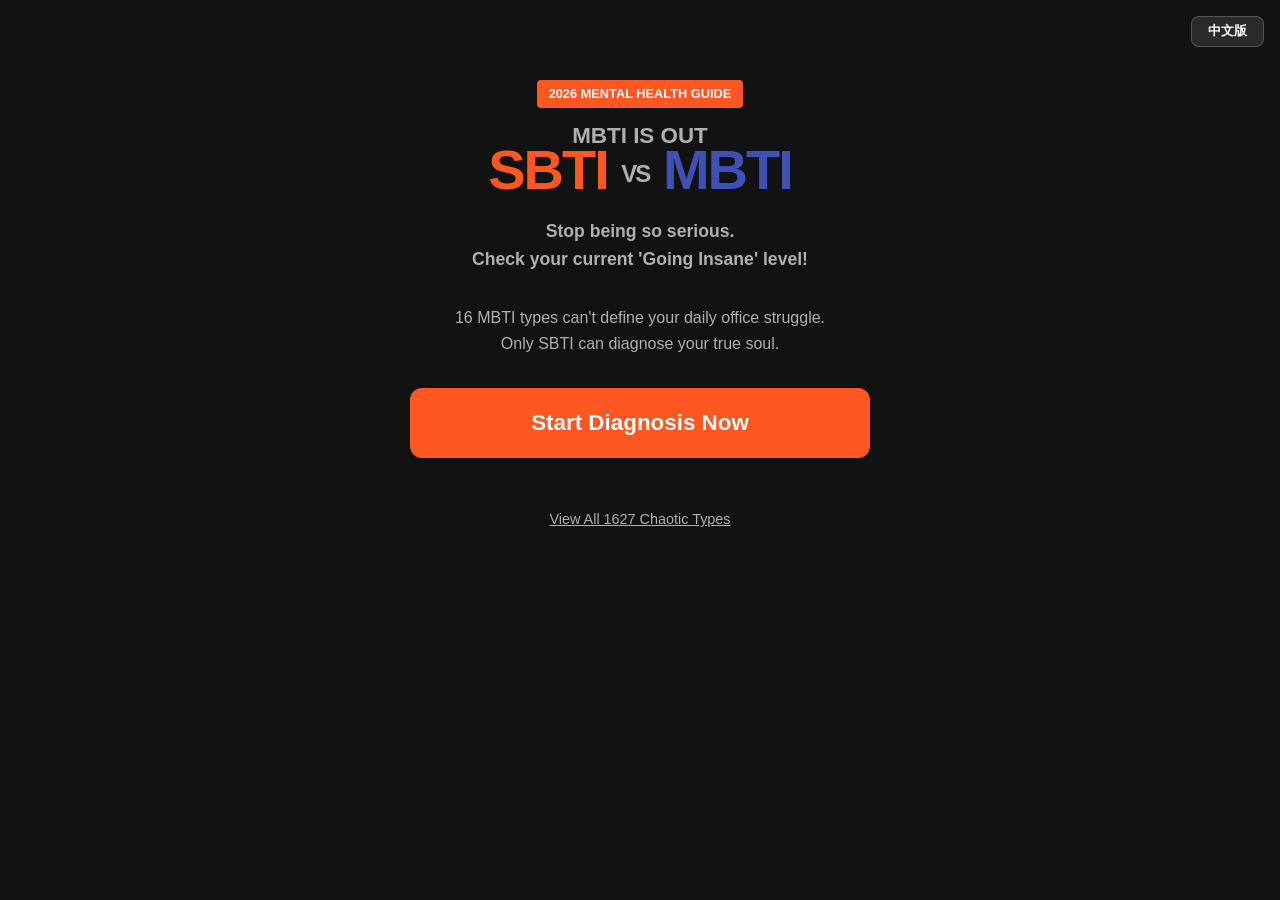
==== index-en.html @ 7f3f0e0d "feat: initial release — SBTI 灵魂确诊 - 5题人格测试，8种荒诞类型（吗喽/死者/ATM/哦不/拿捏/小丑/尤物/NPC） - 中英双语自动检测（navigator.la" ====
<!DOCTYPE html>
<html lang="en">
<head>
    <!-- Google tag (gtag.js) -->
    <script async src="https://www.googletagmanager.com/gtag/js?id=G-NWYNWSLHDD"></script>
    <script>
      window.dataLayer = window.dataLayer || [];
      function gtag(){dataLayer.push(arguments);}
      gtag('js', new Date());
      gtag('config', 'G-NWYNWSLHDD');
    </script>
    <meta charset="UTF-8">
    <meta name="viewport" content="width=device-width, initial-scale=1.0, maximum-scale=1.0">
    <title>SBTI Soul Test | Are you a MALOU, THE DEAD, or a JOKER? MBTI is OUT</title>

    <!-- Auto language detection: Chinese browser redirects to zh page -->
    <script>
    (function() {
        var saved = localStorage.getItem('sbti-lang');
        if (saved === 'zh') { window.location.replace('./index.html'); return; }
        if (!saved) {
            var lang = (navigator.language || navigator.userLanguage || '').toLowerCase();
            if (lang.startsWith('zh')) { window.location.replace('./index.html'); }
        }
    })();
    </script>

    <!-- SEO Core -->
    <meta name="description" content="5 questions to diagnose your true mental state! SBTI is the viral 2026 personality test: Malou, The Dead, ATM, Joker, Sexy… Which one are you? Better than MBTI for the modern office worker.">
    <meta name="keywords" content="SBTI test, soul diagnosis, Malou test, MBTI alternative, mental state test, personality quiz, going insane level, funny personality test, 2026 personality">
    <meta name="author" content="Frank">
    <meta name="robots" content="index, follow">
    <meta name="theme-color" content="#121212">

    <!-- hreflang for multilingual SEO (replace with full URLs after deployment) -->
    <link rel="alternate" hreflang="en" href="https://sbti.debugcanada.com/index-en.html">
    <link rel="alternate" hreflang="zh" href="https://sbti.debugcanada.com/">
    <link rel="alternate" hreflang="x-default" href="https://sbti.debugcanada.com/">

    <!-- Open Graph (Facebook / Twitter / LINE sharing) -->
    <meta property="og:type" content="website">
    <meta property="og:site_name" content="SBTI Soul Test">
    <meta property="og:title" content="SBTI Soul Test | Are you a MALOU, THE DEAD, or a JOKER?">
    <meta property="og:description" content="5 questions to diagnose your true soul! The viral 2026 personality test that hits harder than MBTI. Come find out your Chaos Level!">
    <meta property="og:image" content="https://sbti.debugcanada.com/og-cover.png">
    <meta property="og:image:width" content="1200">
    <meta property="og:image:height" content="630">
    <meta property="og:locale" content="en_US">
    <meta property="og:locale:alternate" content="zh_CN">

    <!-- Twitter / X Card -->
    <meta name="twitter:card" content="summary_large_image">
    <meta name="twitter:title" content="SBTI Soul Test | Are you a MALOU or a JOKER?">
    <meta name="twitter:description" content="5 questions to diagnose your true mental state! The viral 2026 personality test.">
    <meta name="twitter:image" content="https://sbti.debugcanada.com/og-cover.png">

    <!-- JSON-LD Structured Data for GEO / AI Search -->
    <script type="application/ld+json">
    {
      "@context": "https://schema.org",
      "@type": "WebApplication",
      "name": "SBTI Soul Test",
      "alternateName": "SBTI 灵魂确诊",
      "url": "https://sbti.debugcanada.com/index-en.html",
      "description": "5 questions to diagnose your true mental state! SBTI is the viral 2026 personality quiz — a humorous parody of MBTI. 8 absurdist archetypes: MALOU, THE DEAD, ATM, MR. OH-NO, THE CTRL, THE JOKER, THE SEXY, THE NPC.",
      "applicationCategory": "EntertainmentApplication",
      "inLanguage": ["en", "zh-CN"],
      "isAccessibleForFree": true,
      "offers": { "@type": "Offer", "price": "0" },
      "author": { "@type": "Person", "name": "Frank" },
      "about": {
        "@type": "Thing",
        "name": "Personality Quiz",
        "description": "SBTI is a humor-driven parody of MBTI. Through 5 relatable workplace and social scenarios, it assigns users one of 8 absurdist personality archetypes popular in Chinese internet culture."
      }
    }
    </script>
    <link rel="canonical" href="https://sbti.debugcanada.com/index-en.html">
    <meta property="og:url" content="https://sbti.debugcanada.com/index-en.html">
    <link rel="stylesheet" href="style.css">
</head>
<body data-lang="en">
    <div class="lang-switcher">
        <button class="btn lang-btn" onclick="localStorage.setItem('sbti-lang','zh'); window.location.href='./index.html';">中文版</button>
    </div>
    <div class="container">
        <!-- Welcome Screen -->
        <div id="welcome-screen" class="screen active">
            <div id="ui-tag" class="hero-tag">2026 Mental Health Guide</div>
            <h1 class="hero-title">
                <span id="ui-title-top" class="hero-subtitle-top">MBTI is OUT</span>
                <span class="title-sbti">SBTI</span>
                <span class="title-vs">VS</span>
                <span class="title-mbti">MBTI</span>
            </h1>
            <p id="ui-subtitle" class="subtitle hero-cta-text">Stop being so serious.<br>Check your current 'Going Insane' level!</p>
            <p id="ui-desc" class="hero-desc">16 MBTI types can't define your daily office struggle.<br>Only SBTI can diagnose your true soul.</p>
            <button id="start-btn" class="btn btn-primary btn-cta">Start Diagnosis Now</button>
            <div class="footer-links">
                <a href="types-en.html" id="ui-view-types" class="link">View All 1627 Chaotic Types</a>
            </div>
        </div>

        <!-- Quiz Screen -->
        <div id="quiz-screen" class="screen">
            <div class="progress-container">
                <div id="progress-bar" class="progress-bar"></div>
            </div>
            <h2 id="question-text" class="question-text">Loading questions...</h2>
            <div id="options-container"></div>
        </div>

        <!-- Result Screen -->
        <div id="result-screen" class="screen">
            <h2 id="ui-result-heading" class="result-heading">Your Diagnosis:</h2>
            <div class="result-card">
                <div id="result-icon" class="result-icon">🐒</div>
                <div id="result-id" class="result-id">TYPE: MALO</div>
                <div id="result-name" class="result-name">MALOU</div>
                <div id="result-mbti" class="result-mbti">MBTI Match: ISFP</div>
                <p id="result-desc" class="result-desc">Loading...</p>
                <div id="result-persona" class="result-persona">Loading profile...</div>
                <div id="traits-container" class="traits-container"></div>
                <button id="share-btn" class="btn btn-share">🔗 Share My Result</button>
                <div class="social-share-row">
                    <a id="twitter-share" class="social-btn twitter-btn" target="_blank" rel="noopener">𝕏 Twitter</a>
                    <a id="facebook-share" class="social-btn facebook-btn" target="_blank" rel="noopener">f Facebook</a>
                </div>
                <button id="restart-btn" class="btn btn-restart">Retake Test</button>
            </div>
            <div class="footer-links" style="margin-top: 2rem;">
                <a href="types-en.html" id="ui-view-all" class="link">View All Personality Types</a>
            </div>
        </div>
    </div>

    <script type="module" src="script.js"></script>
</body>
</html>
---- style.css ----
/* SBTI Test Styles */
:root {
    --mbti-blue: #3F51B5;
    --sbti-orange: #FF5722;
    --sbti-yellow: #FFEB3B;
    --dark-bg: #121212;
    --card-bg: #1E1E1E;
    --text-primary: #FFFFFF;
    --text-secondary: #B0B0B0;
}

* {
    box-sizing: border-box;
    margin: 0;
    padding: 0;
}

body {
    font-family: 'Segoe UI', Roboto, Helvetica, Arial, sans-serif;
    background-color: var(--dark-bg);
    color: var(--text-primary);
    line-height: 1.6;
    display: flex;
    justify-content: center;
    align-items: flex-start;
    min-height: 100vh;
    overflow-x: hidden;
    padding-top: 60px;
    padding-bottom: 40px;
}

.container {
    width: 100%;
    max-width: 500px;
    padding: 20px;
    text-align: center;
}

/* Lang Switcher */
.lang-switcher {
    position: fixed;
    top: 16px;
    right: 16px;
    z-index: 100;
}

.lang-btn {
    width: auto !important;
    padding: 6px 16px !important;
    background: rgba(255,255,255,0.1) !important;
    font-size: 0.8rem !important;
    border: 1px solid rgba(255,255,255,0.2) !important;
    color: white !important;
    border-radius: 8px !important;
    cursor: pointer;
    margin-bottom: 0 !important;
}

/* Screens */
.screen {
    display: none;
    animation: fadeIn 0.5s ease-out;
}

.screen.active {
    display: block;
}

@keyframes fadeIn {
    from { opacity: 0; transform: translateY(20px); }
    to { opacity: 1; transform: translateY(0); }
}

/* Hero / Welcome */
.hero-title {
    font-size: 3.5rem;
    font-weight: 900;
    margin-top: 1rem;
    margin-bottom: 1rem;
    line-height: 1.1;
    text-transform: uppercase;
    letter-spacing: -2px;
}

.hero-subtitle-top {
    color: var(--text-secondary);
    font-size: 1.4rem;
    display: block;
    margin-bottom: -10px;
    letter-spacing: 0;
}

.hero-cta-text {
    font-size: 1.3rem;
    font-weight: bold;
    color: var(--sbti-yellow);
    margin-bottom: 1rem;
}

.hero-desc {
    color: var(--text-secondary);
    margin-bottom: 2rem;
    font-size: 1rem;
}

.title-sbti { color: var(--sbti-orange); }
.title-vs { font-size: 1.5rem; color: var(--text-secondary); vertical-align: middle; }
.title-mbti { color: var(--mbti-blue); }

.subtitle {
    font-size: 1.1rem;
    color: var(--text-secondary);
    margin-bottom: 2rem;
}

.hero-tag {
    display: inline-block;
    background-color: var(--sbti-orange);
    color: white;
    padding: 4px 12px;
    font-size: 0.8rem;
    font-weight: bold;
    border-radius: 4px;
    text-transform: uppercase;
}

/* Buttons */
.btn {
    display: block;
    width: 100%;
    padding: 18px;
    margin-bottom: 12px;
    border: none;
    border-radius: 12px;
    font-size: 1.1rem;
    font-weight: bold;
    cursor: pointer;
    transition: transform 0.2s, background-color 0.2s;
    -webkit-tap-highlight-color: transparent;
    touch-action: manipulation;
}

.btn-primary {
    background-color: var(--sbti-orange);
    color: white;
    margin-top: 2rem;
}

.btn-primary:hover, .btn-primary:active {
    background-color: #f44336;
    transform: scale(1.02);
}

.btn-cta {
    font-size: 1.4rem;
    padding: 22px;
}

.btn-option {
    background-color: var(--card-bg);
    color: var(--text-primary);
    text-align: left;
    border: 2px solid transparent;
    min-height: 56px;
}

.btn-option:hover, .btn-option:active {
    border-color: var(--sbti-orange);
    background-color: #2c2c2c;
}

/* Share Button */
.btn-share {
    background: linear-gradient(135deg, #FF5722, #FF8C00);
    color: white;
    margin-top: 1.5rem;
    font-size: 1.1rem;
}

.btn-share:hover, .btn-share:active {
    background: linear-gradient(135deg, #F44336, #FF6D00);
    transform: scale(1.02);
}

/* Restart Button */
.btn-restart {
    background-color: transparent;
    border: 2px solid var(--sbti-orange);
    color: var(--sbti-orange);
    margin-top: 0;
}

.btn-restart:hover, .btn-restart:active {
    background-color: rgba(255, 87, 34, 0.1);
}

/* Progress Bar */
.progress-container {
    width: 100%;
    height: 6px;
    background-color: #333;
    border-radius: 3px;
    margin-bottom: 2rem;
}

.progress-bar {
    height: 100%;
    background-color: var(--sbti-orange);
    width: 0%;
    transition: width 0.3s ease-out;
    border-radius: 3px;
}

/* Question */
.question-text {
    margin-bottom: 2rem;
    font-size: 1.3rem;
    line-height: 1.5;
}

/* Result */
.result-heading {
    font-size: 1.5rem;
    margin-bottom: 0;
}

.result-card {
    background-color: var(--card-bg);
    border-radius: 24px;
    padding: 40px 20px;
    margin-top: 2rem;
    box-shadow: 0 10px 30px rgba(0,0,0,0.5);
    border: 4px solid var(--sbti-orange);
}

.result-id {
    font-size: 1.2rem;
    font-weight: bold;
    color: var(--text-secondary);
    margin-bottom: 0.5rem;
}

.result-icon {
    font-size: 6rem;
    margin-bottom: 1rem;
    filter: drop-shadow(0 0 10px rgba(0,0,0,0.5));
}

.result-name {
    font-size: 4rem;
    font-weight: 900;
    margin-bottom: 1rem;
    color: var(--sbti-orange);
}

.result-mbti {
    display: inline-block;
    padding: 4px 12px;
    background-color: var(--mbti-blue);
    border-radius: 20px;
    font-size: 0.9rem;
    margin-bottom: 1.5rem;
}

.result-desc {
    font-size: 1.2rem;
    font-weight: bold;
    margin-bottom: 1rem;
    padding: 0 10px;
}

.result-persona {
    font-size: 1rem;
    color: var(--text-secondary);
    margin-bottom: 2rem;
    background: rgba(0,0,0,0.3);
    padding: 20px;
    border-radius: 12px;
    text-align: left;
    border-left: 4px solid var(--sbti-orange);
}

.traits-container {
    display: flex;
    flex-wrap: wrap;
    justify-content: center;
    gap: 10px;
    margin-bottom: 2rem;
}

.trait-tag {
    background-color: #333;
    padding: 6px 16px;
    border-radius: 50px;
    font-size: 0.9rem;
}

/* Types Page Grid */
.types-grid {
    display: grid;
    grid-template-columns: repeat(2, 1fr);
    gap: 15px;
    margin-top: 2rem;
}

.type-item {
    background-color: var(--card-bg);
    padding: 20px;
    border-radius: 16px;
    text-align: center;
}

.type-item h3 {
    margin-bottom: 10px;
    font-size: 1.5rem;
}

.type-item p {
    font-size: 0.8rem;
    color: var(--text-secondary);
}

/* Links */
.footer-links {
    margin-top: 3rem;
}

.link {
    color: var(--text-secondary);
    text-decoration: underline;
    font-size: 0.9rem;
    cursor: pointer;
}

/* ─── Mobile Responsive ─── */

/* Tablet and large phones */
@media (max-width: 600px) {
    body {
        padding-top: 50px;
    }
    .hero-title {
        font-size: 3rem;
    }
    .btn-cta {
        font-size: 1.2rem;
        padding: 18px;
    }
}

/* Standard phones (375–480px) */
@media (max-width: 480px) {
    .hero-title {
        font-size: 2.6rem;
        letter-spacing: -1px;
    }
    .hero-subtitle-top {
        font-size: 1.2rem;
    }
    .result-name {
        font-size: 3rem;
    }
    .result-icon {
        font-size: 4.5rem;
    }
    .result-card {
        padding: 30px 16px;
    }
    .container {
        padding: 16px;
    }
    .question-text {
        font-size: 1.15rem;
    }
}

/* Small phones (< 375px) */
@media (max-width: 360px) {
    .hero-title {
        font-size: 2.2rem;
    }
    .hero-cta-text {
        font-size: 1.1rem;
    }
    .result-name {
        font-size: 2.5rem;
    }
    .btn-cta {
        font-size: 1.1rem;
        padding: 16px;
    }
}

/* Social Share Row */
.social-share-row {
    display: flex;
    gap: 10px;
    margin-top: 12px;
    margin-bottom: 12px;
}

.social-btn {
    flex: 1;
    display: block;
    padding: 12px 8px;
    border-radius: 12px;
    font-size: 0.95rem;
    font-weight: bold;
    text-align: center;
    text-decoration: none;
    cursor: pointer;
    transition: transform 0.2s, opacity 0.2s;
    -webkit-tap-highlight-color: transparent;
    touch-action: manipulation;
}

.social-btn:hover, .social-btn:active {
    opacity: 0.85;
    transform: scale(1.03);
}

.twitter-btn {
    background-color: #000000;
    color: #ffffff;
}

.facebook-btn {
    background-color: #1877F2;
    color: #ffffff;
}

/* 1627 Disclaimer Block */
.types-disclaimer {
    background: rgba(255, 87, 34, 0.08);
    border: 1px solid rgba(255, 87, 34, 0.3);
    border-radius: 12px;
    padding: 16px 20px;
    margin-bottom: 2rem;
    font-size: 0.95rem;
    color: var(--text-secondary);
    line-height: 1.6;
}

.disclaimer-num {
    font-size: 1.8rem;
    font-weight: 900;
    color: var(--sbti-orange);
    margin-right: 6px;
    vertical-align: middle;
}
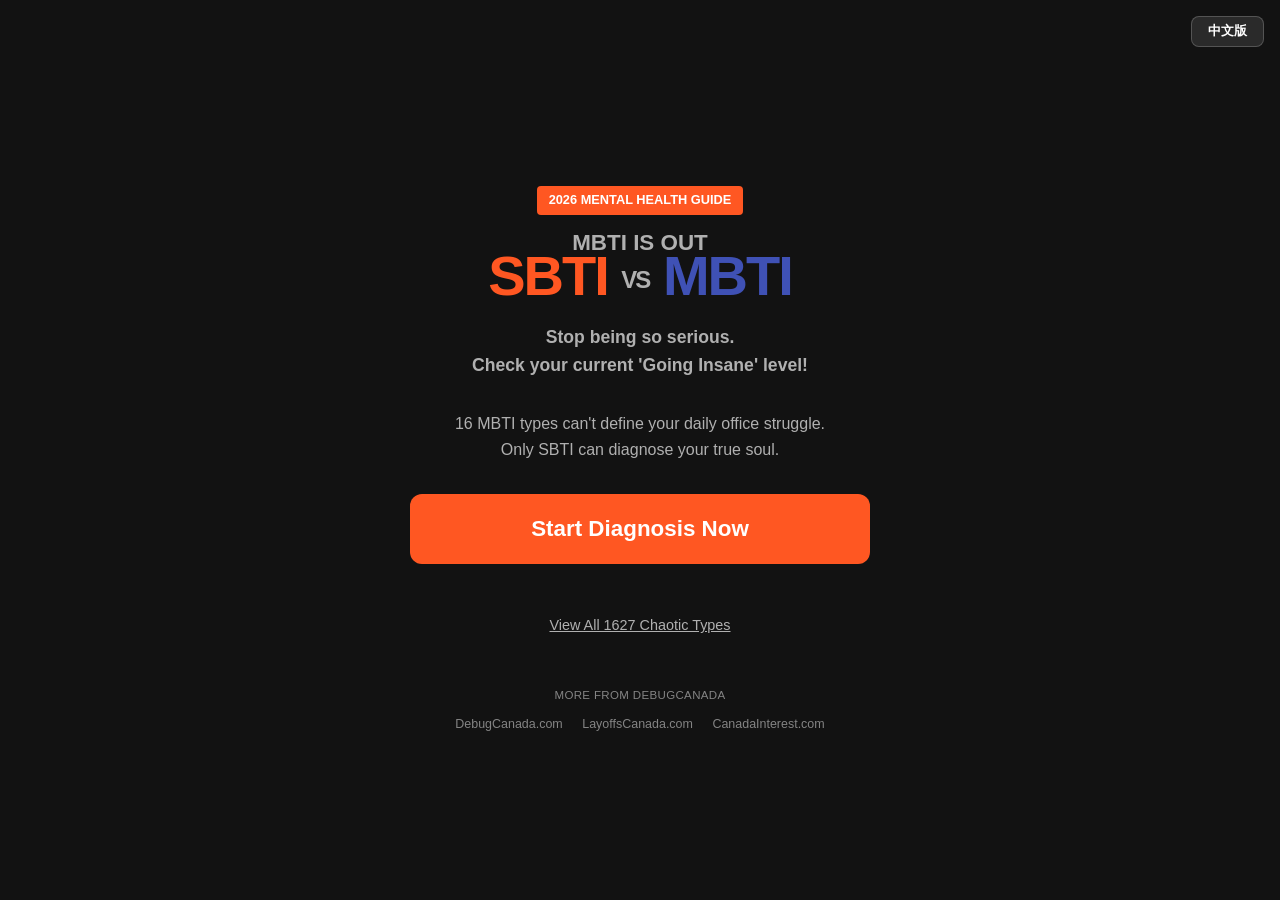
==== commit 8c79ec2e: "Update bilingual README and footer links" ====
--- a/index-en.html
+++ b/index-en.html
@@ -1,139 +1,257 @@
-<!DOCTYPE html>
+<!doctype html>
 <html lang="en">
-<head>
-    <!-- Google tag (gtag.js) -->
-    <script async src="https://www.googletagmanager.com/gtag/js?id=G-NWYNWSLHDD"></script>
-    <script>
-      window.dataLayer = window.dataLayer || [];
-      function gtag(){dataLayer.push(arguments);}
-      gtag('js', new Date());
-      gtag('config', 'G-NWYNWSLHDD');
-    </script>
-    <meta charset="UTF-8">
-    <meta name="viewport" content="width=device-width, initial-scale=1.0, maximum-scale=1.0">
-    <title>SBTI Soul Test | Are you a MALOU, THE DEAD, or a JOKER? MBTI is OUT</title>
-
-    <!-- Auto language detection: Chinese browser redirects to zh page -->
-    <script>
-    (function() {
-        var saved = localStorage.getItem('sbti-lang');
-        if (saved === 'zh') { window.location.replace('./index.html'); return; }
-        if (!saved) {
-            var lang = (navigator.language || navigator.userLanguage || '').toLowerCase();
-            if (lang.startsWith('zh')) { window.location.replace('./index.html'); }
-        }
-    })();
-    </script>
-
-    <!-- SEO Core -->
-    <meta name="description" content="5 questions to diagnose your true mental state! SBTI is the viral 2026 personality test: Malou, The Dead, ATM, Joker, Sexy… Which one are you? Better than MBTI for the modern office worker.">
-    <meta name="keywords" content="SBTI test, soul diagnosis, Malou test, MBTI alternative, mental state test, personality quiz, going insane level, funny personality test, 2026 personality">
-    <meta name="author" content="Frank">
-    <meta name="robots" content="index, follow">
-    <meta name="theme-color" content="#121212">
-
-    <!-- hreflang for multilingual SEO (replace with full URLs after deployment) -->
-    <link rel="alternate" hreflang="en" href="https://sbti.debugcanada.com/index-en.html">
-    <link rel="alternate" hreflang="zh" href="https://sbti.debugcanada.com/">
-    <link rel="alternate" hreflang="x-default" href="https://sbti.debugcanada.com/">
-
-    <!-- Open Graph (Facebook / Twitter / LINE sharing) -->
-    <meta property="og:type" content="website">
-    <meta property="og:site_name" content="SBTI Soul Test">
-    <meta property="og:title" content="SBTI Soul Test | Are you a MALOU, THE DEAD, or a JOKER?">
-    <meta property="og:description" content="5 questions to diagnose your true soul! The viral 2026 personality test that hits harder than MBTI. Come find out your Chaos Level!">
-    <meta property="og:image" content="https://sbti.debugcanada.com/og-cover.png">
-    <meta property="og:image:width" content="1200">
-    <meta property="og:image:height" content="630">
-    <meta property="og:locale" content="en_US">
-    <meta property="og:locale:alternate" content="zh_CN">
-
-    <!-- Twitter / X Card -->
-    <meta name="twitter:card" content="summary_large_image">
-    <meta name="twitter:title" content="SBTI Soul Test | Are you a MALOU or a JOKER?">
-    <meta name="twitter:description" content="5 questions to diagnose your true mental state! The viral 2026 personality test.">
-    <meta name="twitter:image" content="https://sbti.debugcanada.com/og-cover.png">
-
-    <!-- JSON-LD Structured Data for GEO / AI Search -->
-    <script type="application/ld+json">
-    {
-      "@context": "https://schema.org",
-      "@type": "WebApplication",
-      "name": "SBTI Soul Test",
-      "alternateName": "SBTI 灵魂确诊",
-      "url": "https://sbti.debugcanada.com/index-en.html",
-      "description": "5 questions to diagnose your true mental state! SBTI is the viral 2026 personality quiz — a humorous parody of MBTI. 8 absurdist archetypes: MALOU, THE DEAD, ATM, MR. OH-NO, THE CTRL, THE JOKER, THE SEXY, THE NPC.",
-      "applicationCategory": "EntertainmentApplication",
-      "inLanguage": ["en", "zh-CN"],
-      "isAccessibleForFree": true,
-      "offers": { "@type": "Offer", "price": "0" },
-      "author": { "@type": "Person", "name": "Frank" },
-      "about": {
-        "@type": "Thing",
-        "name": "Personality Quiz",
-        "description": "SBTI is a humor-driven parody of MBTI. Through 5 relatable workplace and social scenarios, it assigns users one of 8 absurdist personality archetypes popular in Chinese internet culture."
-      }
-    }
-    </script>
-    <link rel="canonical" href="https://sbti.debugcanada.com/index-en.html">
-    <meta property="og:url" content="https://sbti.debugcanada.com/index-en.html">
-    <link rel="stylesheet" href="style.css">
-</head>
-<body data-lang="en">
-    <div class="lang-switcher">
-        <button class="btn lang-btn" onclick="localStorage.setItem('sbti-lang','zh'); window.location.href='./index.html';">中文版</button>
-    </div>
-    <div class="container">
-        <!-- Welcome Screen -->
-        <div id="welcome-screen" class="screen active">
-            <div id="ui-tag" class="hero-tag">2026 Mental Health Guide</div>
-            <h1 class="hero-title">
-                <span id="ui-title-top" class="hero-subtitle-top">MBTI is OUT</span>
-                <span class="title-sbti">SBTI</span>
-                <span class="title-vs">VS</span>
-                <span class="title-mbti">MBTI</span>
-            </h1>
-            <p id="ui-subtitle" class="subtitle hero-cta-text">Stop being so serious.<br>Check your current 'Going Insane' level!</p>
-            <p id="ui-desc" class="hero-desc">16 MBTI types can't define your daily office struggle.<br>Only SBTI can diagnose your true soul.</p>
-            <button id="start-btn" class="btn btn-primary btn-cta">Start Diagnosis Now</button>
-            <div class="footer-links">
-                <a href="types-en.html" id="ui-view-types" class="link">View All 1627 Chaotic Types</a>
-            </div>
-        </div>
-
-        <!-- Quiz Screen -->
-        <div id="quiz-screen" class="screen">
-            <div class="progress-container">
-                <div id="progress-bar" class="progress-bar"></div>
-            </div>
-            <h2 id="question-text" class="question-text">Loading questions...</h2>
-            <div id="options-container"></div>
-        </div>
-
-        <!-- Result Screen -->
-        <div id="result-screen" class="screen">
-            <h2 id="ui-result-heading" class="result-heading">Your Diagnosis:</h2>
-            <div class="result-card">
-                <div id="result-icon" class="result-icon">🐒</div>
-                <div id="result-id" class="result-id">TYPE: MALO</div>
-                <div id="result-name" class="result-name">MALOU</div>
-                <div id="result-mbti" class="result-mbti">MBTI Match: ISFP</div>
-                <p id="result-desc" class="result-desc">Loading...</p>
-                <div id="result-persona" class="result-persona">Loading profile...</div>
-                <div id="traits-container" class="traits-container"></div>
-                <button id="share-btn" class="btn btn-share">🔗 Share My Result</button>
-                <div class="social-share-row">
-                    <a id="twitter-share" class="social-btn twitter-btn" target="_blank" rel="noopener">𝕏 Twitter</a>
-                    <a id="facebook-share" class="social-btn facebook-btn" target="_blank" rel="noopener">f Facebook</a>
-                </div>
-                <button id="restart-btn" class="btn btn-restart">Retake Test</button>
-            </div>
-            <div class="footer-links" style="margin-top: 2rem;">
-                <a href="types-en.html" id="ui-view-all" class="link">View All Personality Types</a>
-            </div>
-        </div>
-    </div>
-
-    <script type="module" src="script.js"></script>
-</body>
+	<head>
+		<!-- Google tag (gtag.js) -->
+		<script
+			async
+			src="https://www.googletagmanager.com/gtag/js?id=G-NWYNWSLHDD"
+		></script>
+		<script>
+			window.dataLayer = window.dataLayer || [];
+			function gtag() {
+				dataLayer.push(arguments);
+			}
+			gtag('js', new Date());
+			gtag('config', 'G-NWYNWSLHDD');
+		</script>
+		<meta charset="UTF-8" />
+		<meta
+			name="viewport"
+			content="width=device-width, initial-scale=1.0, maximum-scale=1.0"
+		/>
+		<title>
+			SBTI Soul Test | Are you a MALOU, THE DEAD, or a JOKER? MBTI is OUT
+		</title>
+
+		<!-- Auto language detection: Chinese browser redirects to zh page -->
+		<script>
+			(function () {
+				var saved = localStorage.getItem('sbti-lang');
+				if (saved === 'zh') {
+					window.location.replace('./index.html');
+					return;
+				}
+				if (!saved) {
+					var lang = (
+						navigator.language ||
+						navigator.userLanguage ||
+						''
+					).toLowerCase();
+					if (lang.startsWith('zh')) {
+						window.location.replace('./index.html');
+					}
+				}
+			})();
+		</script>
+
+		<!-- SEO Core -->
+		<meta
+			name="description"
+			content="5 questions to diagnose your true mental state! SBTI is the viral 2026 personality test: Malou, The Dead, ATM, Joker, Sexy… Which one are you? Better than MBTI for the modern office worker."
+		/>
+		<meta
+			name="keywords"
+			content="SBTI test, soul diagnosis, Malou test, MBTI alternative, mental state test, personality quiz, going insane level, funny personality test, 2026 personality"
+		/>
+		<meta name="author" content="Frank" />
+		<meta name="robots" content="index, follow" />
+		<meta name="theme-color" content="#121212" />
+
+		<!-- hreflang for multilingual SEO (replace with full URLs after deployment) -->
+		<link
+			rel="alternate"
+			hreflang="en"
+			href="https://sbti.debugcanada.com/index-en.html"
+		/>
+		<link rel="alternate" hreflang="zh" href="https://sbti.debugcanada.com/" />
+		<link
+			rel="alternate"
+			hreflang="x-default"
+			href="https://sbti.debugcanada.com/"
+		/>
+
+		<!-- Open Graph (Facebook / Twitter / LINE sharing) -->
+		<meta property="og:type" content="website" />
+		<meta property="og:site_name" content="SBTI Soul Test" />
+		<meta
+			property="og:title"
+			content="SBTI Soul Test | Are you a MALOU, THE DEAD, or a JOKER?"
+		/>
+		<meta
+			property="og:description"
+			content="5 questions to diagnose your true soul! The viral 2026 personality test that hits harder than MBTI. Come find out your Chaos Level!"
+		/>
+		<meta
+			property="og:image"
+			content="https://sbti.debugcanada.com/og-cover.png"
+		/>
+		<meta property="og:image:width" content="1200" />
+		<meta property="og:image:height" content="630" />
+		<meta property="og:locale" content="en_US" />
+		<meta property="og:locale:alternate" content="zh_CN" />
+
+		<!-- Twitter / X Card -->
+		<meta name="twitter:card" content="summary_large_image" />
+		<meta
+			name="twitter:title"
+			content="SBTI Soul Test | Are you a MALOU or a JOKER?"
+		/>
+		<meta
+			name="twitter:description"
+			content="5 questions to diagnose your true mental state! The viral 2026 personality test."
+		/>
+		<meta
+			name="twitter:image"
+			content="https://sbti.debugcanada.com/og-cover.png"
+		/>
+
+		<!-- JSON-LD Structured Data for GEO / AI Search -->
+		<script type="application/ld+json">
+			{
+				"@context": "https://schema.org",
+				"@type": "WebApplication",
+				"name": "SBTI Soul Test",
+				"alternateName": "SBTI 灵魂确诊",
+				"url": "https://sbti.debugcanada.com/index-en.html",
+				"description": "5 questions to diagnose your true mental state! SBTI is the viral 2026 personality quiz — a humorous parody of MBTI. 8 absurdist archetypes: MALOU, THE DEAD, ATM, MR. OH-NO, THE CTRL, THE JOKER, THE SEXY, THE NPC.",
+				"applicationCategory": "EntertainmentApplication",
+				"inLanguage": ["en", "zh-CN"],
+				"isAccessibleForFree": true,
+				"offers": { "@type": "Offer", "price": "0" },
+				"author": { "@type": "Person", "name": "Frank" },
+				"about": {
+					"@type": "Thing",
+					"name": "Personality Quiz",
+					"description": "SBTI is a humor-driven parody of MBTI. Through 5 relatable workplace and social scenarios, it assigns users one of 8 absurdist personality archetypes popular in Chinese internet culture."
+				}
+			}
+		</script>
+		<link rel="canonical" href="https://sbti.debugcanada.com/index-en.html" />
+		<meta
+			property="og:url"
+			content="https://sbti.debugcanada.com/index-en.html"
+		/>
+		<link rel="icon" href="favicon.ico" type="image/x-icon" />
+		<link rel="stylesheet" href="style.css" />
+	</head>
+	<body data-lang="en">
+		<div class="lang-switcher">
+			<button
+				class="btn lang-btn"
+				onclick="
+					localStorage.setItem('sbti-lang', 'zh');
+					window.location.href = './index.html';
+				"
+			>
+				中文版
+			</button>
+		</div>
+		<div class="container">
+			<!-- Welcome Screen -->
+			<div id="welcome-screen" class="screen active">
+				<div id="ui-tag" class="hero-tag">2026 Mental Health Guide</div>
+				<h1 class="hero-title">
+					<span id="ui-title-top" class="hero-subtitle-top">MBTI is OUT</span>
+					<span class="title-sbti">SBTI</span>
+					<span class="title-vs">VS</span>
+					<span class="title-mbti">MBTI</span>
+				</h1>
+				<p id="ui-subtitle" class="subtitle hero-cta-text">
+					Stop being so serious.<br />Check your current 'Going Insane' level!
+				</p>
+				<p id="ui-desc" class="hero-desc">
+					16 MBTI types can't define your daily office struggle.<br />Only SBTI
+					can diagnose your true soul.
+				</p>
+				<button id="start-btn" class="btn btn-primary btn-cta">
+					Start Diagnosis Now
+				</button>
+				<div class="footer-links">
+					<a href="types-en.html" id="ui-view-types" class="link"
+						>View All 1627 Chaotic Types</a
+					>
+				</div>
+			</div>
+
+			<!-- Quiz Screen -->
+			<div id="quiz-screen" class="screen">
+				<div class="progress-container">
+					<div id="progress-bar" class="progress-bar"></div>
+				</div>
+				<h2 id="question-text" class="question-text">Loading questions...</h2>
+				<div id="options-container"></div>
+			</div>
+
+			<!-- Result Screen -->
+			<div id="result-screen" class="screen">
+				<h2 id="ui-result-heading" class="result-heading">Your Diagnosis:</h2>
+				<div class="result-card">
+					<div id="result-icon" class="result-icon">🐒</div>
+					<div id="result-id" class="result-id">TYPE: MALO</div>
+					<div id="result-name" class="result-name">MALOU</div>
+					<div id="result-mbti" class="result-mbti">MBTI Match: ISFP</div>
+					<p id="result-desc" class="result-desc">Loading...</p>
+					<div id="result-persona" class="result-persona">
+						Loading profile...
+					</div>
+					<div id="traits-container" class="traits-container"></div>
+					<button id="share-btn" class="btn btn-share">
+						🔗 Share My Result
+					</button>
+					<div class="social-share-row">
+						<a
+							id="twitter-share"
+							class="social-btn twitter-btn"
+							target="_blank"
+							rel="noopener"
+							>𝕏 Twitter</a
+						>
+						<a
+							id="facebook-share"
+							class="social-btn facebook-btn"
+							target="_blank"
+							rel="noopener"
+							>f Facebook</a
+						>
+					</div>
+					<button id="restart-btn" class="btn btn-restart">Retake Test</button>
+				</div>
+				<div class="footer-links" style="margin-top: 2rem">
+					<a href="types-en.html" id="ui-view-all" class="link"
+						>View All Personality Types</a
+					>
+				</div>
+			</div>
+		</div>
+
+		<footer class="site-footer">
+			<p class="site-footer-title">More from DebugCanada</p>
+			<div class="friend-links">
+				<a
+					class="friend-link"
+					href="https://debugcanada.com/?utm_source=sbti&utm_referal=footer"
+					target="_blank"
+					rel="noopener noreferrer"
+				>
+					DebugCanada.com</a
+				>
+				<a
+					class="friend-link"
+					href="https://layoffscanada.com/?utm_source=sbti&utm_referal=footer"
+					target="_blank"
+					rel="noopener noreferrer"
+					>LayoffsCanada.com</a
+				>
+				<a
+					class="friend-link"
+					href="https://canadainterest.com/?utm_source=sbti&utm_referal=footer"
+					target="_blank"
+					rel="noopener noreferrer"
+					>CanadaInterest.com</a
+				>
+			</div>
+		</footer>
+
+		<script type="module" src="script.js"></script>
+	</body>
 </html>
--- a/style.css
+++ b/style.css
@@ -21,8 +21,9 @@
     color: var(--text-primary);
     line-height: 1.6;
     display: flex;
+    flex-direction: column;
     justify-content: center;
-    align-items: flex-start;
+    align-items: center;
     min-height: 100vh;
     overflow-x: hidden;
     padding-top: 60px;
@@ -332,6 +333,42 @@
     cursor: pointer;
 }
 
+.site-footer {
+    width: 100%;
+    max-width: 960px;
+    margin: 28px auto 18px;
+    padding: 0 20px;
+    box-sizing: border-box;
+    text-align: center;
+    opacity: 0.72;
+}
+
+.site-footer-title {
+    margin: 0 0 6px;
+    font-size: 0.72rem;
+    color: var(--text-secondary);
+    letter-spacing: 0.03em;
+    text-transform: uppercase;
+}
+
+.friend-links {
+    display: inline;
+    font-size: 0.78rem;
+    line-height: 1.8;
+    color: var(--text-secondary);
+}
+
+.friend-link {
+    color: var(--text-secondary);
+    text-decoration: none;
+    margin: 0 8px;
+    transition: color 0.2s ease;
+}
+
+.friend-link:hover {
+    color: var(--text-primary);
+}
+
 /* ─── Mobile Responsive ─── */
 
 /* Tablet and large phones */
@@ -371,6 +408,14 @@
     }
     .question-text {
         font-size: 1.15rem;
+    }
+    .site-footer {
+        margin-top: 20px;
+        padding: 0 16px 8px;
+    }
+    .friend-link {
+        display: inline-block;
+        margin: 0 6px;
     }
 }
 
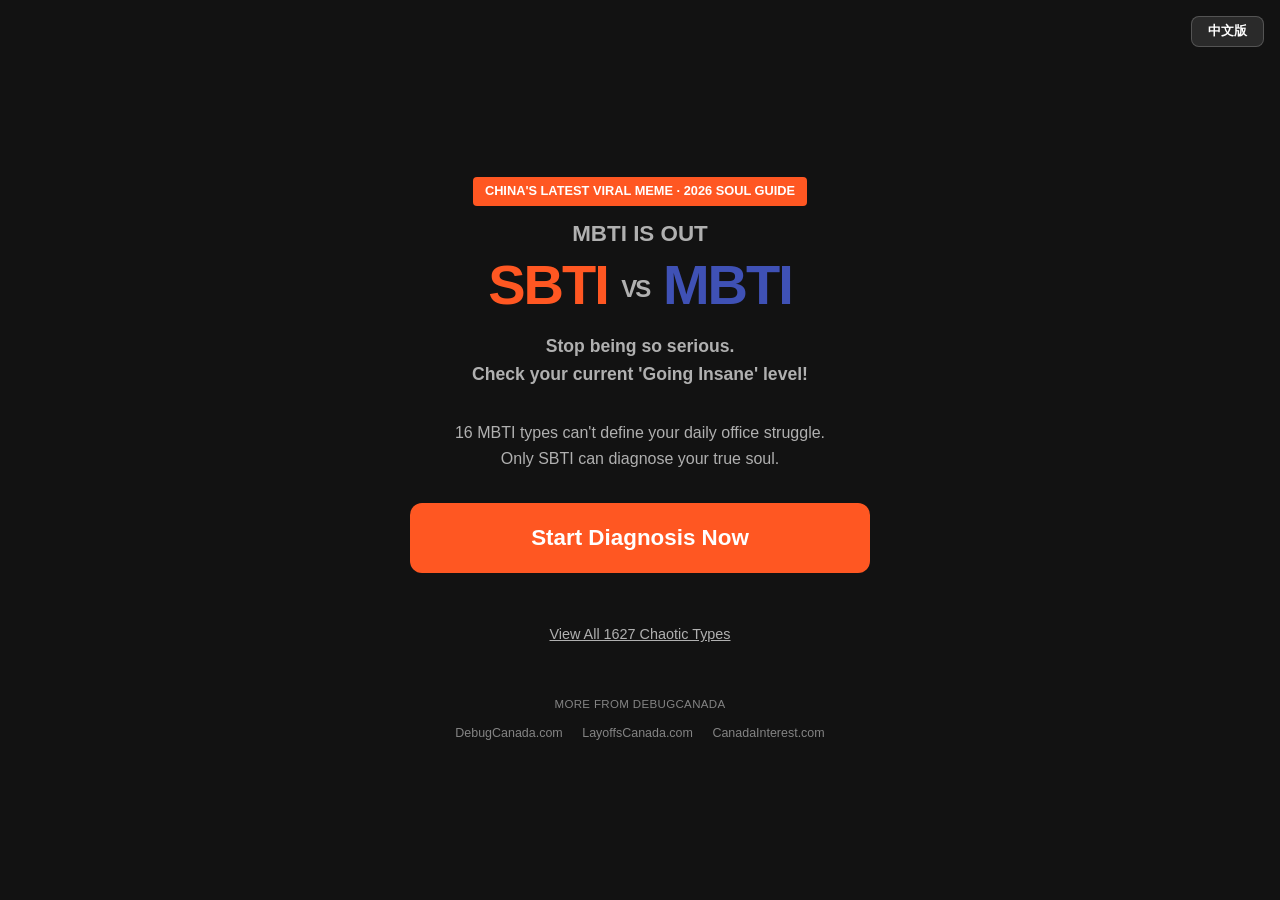
==== commit 24ba1efb: "seo: add viral keywords — 朋友圈疯传/China latest viral meme" ====
--- a/index-en.html
+++ b/index-en.html
@@ -51,7 +51,7 @@
 		/>
 		<meta
 			name="keywords"
-			content="SBTI test, soul diagnosis, Malou test, MBTI alternative, mental state test, personality quiz, going insane level, funny personality test, 2026 personality"
+			content="SBTI test, China viral meme test, China latest viral meme, viral personality quiz, soul diagnosis, Malou test, MBTI alternative, mental state test, funny personality test, 2026 personality, Chinese internet culture"
 		/>
 		<meta name="author" content="Frank" />
 		<meta name="robots" content="index, follow" />
@@ -149,7 +149,7 @@
 		<div class="container">
 			<!-- Welcome Screen -->
 			<div id="welcome-screen" class="screen active">
-				<div id="ui-tag" class="hero-tag">2026 Mental Health Guide</div>
+				<div id="ui-tag" class="hero-tag">China's Latest Viral Meme · 2026 Soul Guide</div>
 				<h1 class="hero-title">
 					<span id="ui-title-top" class="hero-subtitle-top">MBTI is OUT</span>
 					<span class="title-sbti">SBTI</span>
--- a/style.css
+++ b/style.css
@@ -87,7 +87,7 @@
     color: var(--text-secondary);
     font-size: 1.4rem;
     display: block;
-    margin-bottom: -10px;
+    margin-bottom: 8px;
     letter-spacing: 0;
 }
 
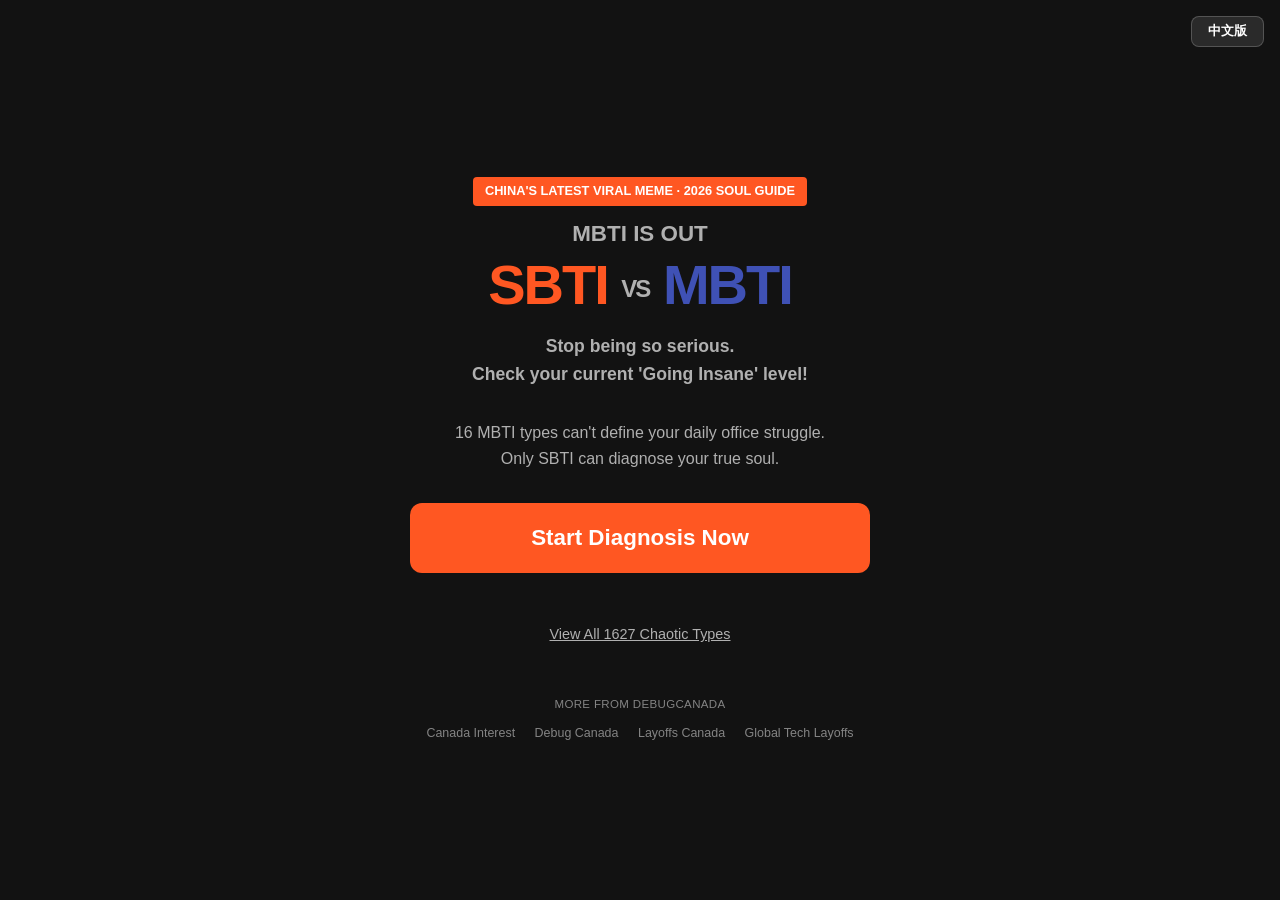
==== commit aa40fb07: "feat: update friend  links" ====
--- a/index-en.html
+++ b/index-en.html
@@ -1,57 +1,20 @@
 <!doctype html>
 <html lang="en">
 	<head>
-		<!-- Google tag (gtag.js) -->
-		<script
-			async
-			src="https://www.googletagmanager.com/gtag/js?id=G-NWYNWSLHDD"
-		></script>
-		<script>
-			window.dataLayer = window.dataLayer || [];
-			function gtag() {
-				dataLayer.push(arguments);
-			}
-			gtag('js', new Date());
-			gtag('config', 'G-NWYNWSLHDD');
-		</script>
 		<meta charset="UTF-8" />
 		<meta
 			name="viewport"
 			content="width=device-width, initial-scale=1.0, maximum-scale=1.0"
 		/>
-		<title>
-			SBTI Soul Test | Are you a MALOU, THE DEAD, or a JOKER? MBTI is OUT
-		</title>
-
-		<!-- Auto language detection: Chinese browser redirects to zh page -->
-		<script>
-			(function () {
-				var saved = localStorage.getItem('sbti-lang');
-				if (saved === 'zh') {
-					window.location.replace('./index.html');
-					return;
-				}
-				if (!saved) {
-					var lang = (
-						navigator.language ||
-						navigator.userLanguage ||
-						''
-					).toLowerCase();
-					if (lang.startsWith('zh')) {
-						window.location.replace('./index.html');
-					}
-				}
-			})();
-		</script>
-
+		<title>SBTI Soul Test | 2026 Viral Personality Quiz | MBTI is OUT</title>
 		<!-- SEO Core -->
 		<meta
 			name="description"
-			content="5 questions to diagnose your true mental state! SBTI is the viral 2026 personality test: Malou, The Dead, ATM, Joker, Sexy… Which one are you? Better than MBTI for the modern office worker."
+			content="5 questions to diagnose your true mental state! SBTI (Silly Big Test of Identity) is the viral 2026 personality test. What is the meaning of SBTI? Discover this free Silly Big Personality Test, a better MBTI alternative for the modern office worker."
 		/>
 		<meta
 			name="keywords"
-			content="SBTI test, China viral meme test, China latest viral meme, viral personality quiz, soul diagnosis, Malou test, MBTI alternative, mental state test, funny personality test, 2026 personality, Chinese internet culture"
+			content="SBTI test, SBTI meaning, Silly Big Test of Identity, Silly Big Personality Test, MBTI alternative, mental state test, sbti.unun.dev, personality quiz"
 		/>
 		<meta name="author" content="Frank" />
 		<meta name="robots" content="index, follow" />
@@ -149,7 +112,9 @@
 		<div class="container">
 			<!-- Welcome Screen -->
 			<div id="welcome-screen" class="screen active">
-				<div id="ui-tag" class="hero-tag">China's Latest Viral Meme · 2026 Soul Guide</div>
+				<div id="ui-tag" class="hero-tag">
+					China's Latest Viral Meme · 2026 Soul Guide
+				</div>
 				<h1 class="hero-title">
 					<span id="ui-title-top" class="hero-subtitle-top">MBTI is OUT</span>
 					<span class="title-sbti">SBTI</span>
@@ -229,29 +194,49 @@
 			<div class="friend-links">
 				<a
 					class="friend-link"
-					href="https://debugcanada.com/?utm_source=sbti&utm_referal=footer"
-					target="_blank"
-					rel="noopener noreferrer"
-				>
-					DebugCanada.com</a
-				>
-				<a
-					class="friend-link"
-					href="https://layoffscanada.com/?utm_source=sbti&utm_referal=footer"
-					target="_blank"
-					rel="noopener noreferrer"
-					>LayoffsCanada.com</a
-				>
-				<a
-					class="friend-link"
-					href="https://canadainterest.com/?utm_source=sbti&utm_referal=footer"
-					target="_blank"
-					rel="noopener noreferrer"
-					>CanadaInterest.com</a
+					href="https://canadainterest.com/?utm_source=sbti"
+					target="_blank"
+					rel="noopener noreferrer"
+					>Canada Interest</a
+				>
+				<a
+					class="friend-link"
+					href="https://debugcanada.com/?utm_source=sbti"
+					target="_blank"
+					rel="noopener noreferrer"
+				>
+					Debug Canada</a
+				>
+				<a
+					class="friend-link"
+					href="https://layoffscanada.com/?utm_source=sbti"
+					target="_blank"
+					rel="noopener noreferrer"
+					>Layoffs Canada</a
+				>
+				<a
+					class="friend-link"
+					href="https://tech.debugcanada.com/?utm_source=sbti"
+					target="_blank"
+					rel="noopener noreferrer"
+					>Global Tech Layoffs</a
 				>
 			</div>
 		</footer>
 
 		<script type="module" src="script.js"></script>
+		<script
+			async
+			src="https://www.googletagmanager.com/gtag/js?id=G-J19F9Y3NJH"
+		></script>
+		<script>
+			window.dataLayer = window.dataLayer || [];
+			function gtag() {
+				dataLayer.push(arguments);
+			}
+			gtag('js', new Date());
+
+			gtag('config', 'G-J19F9Y3NJH');
+		</script>
 	</body>
 </html>
